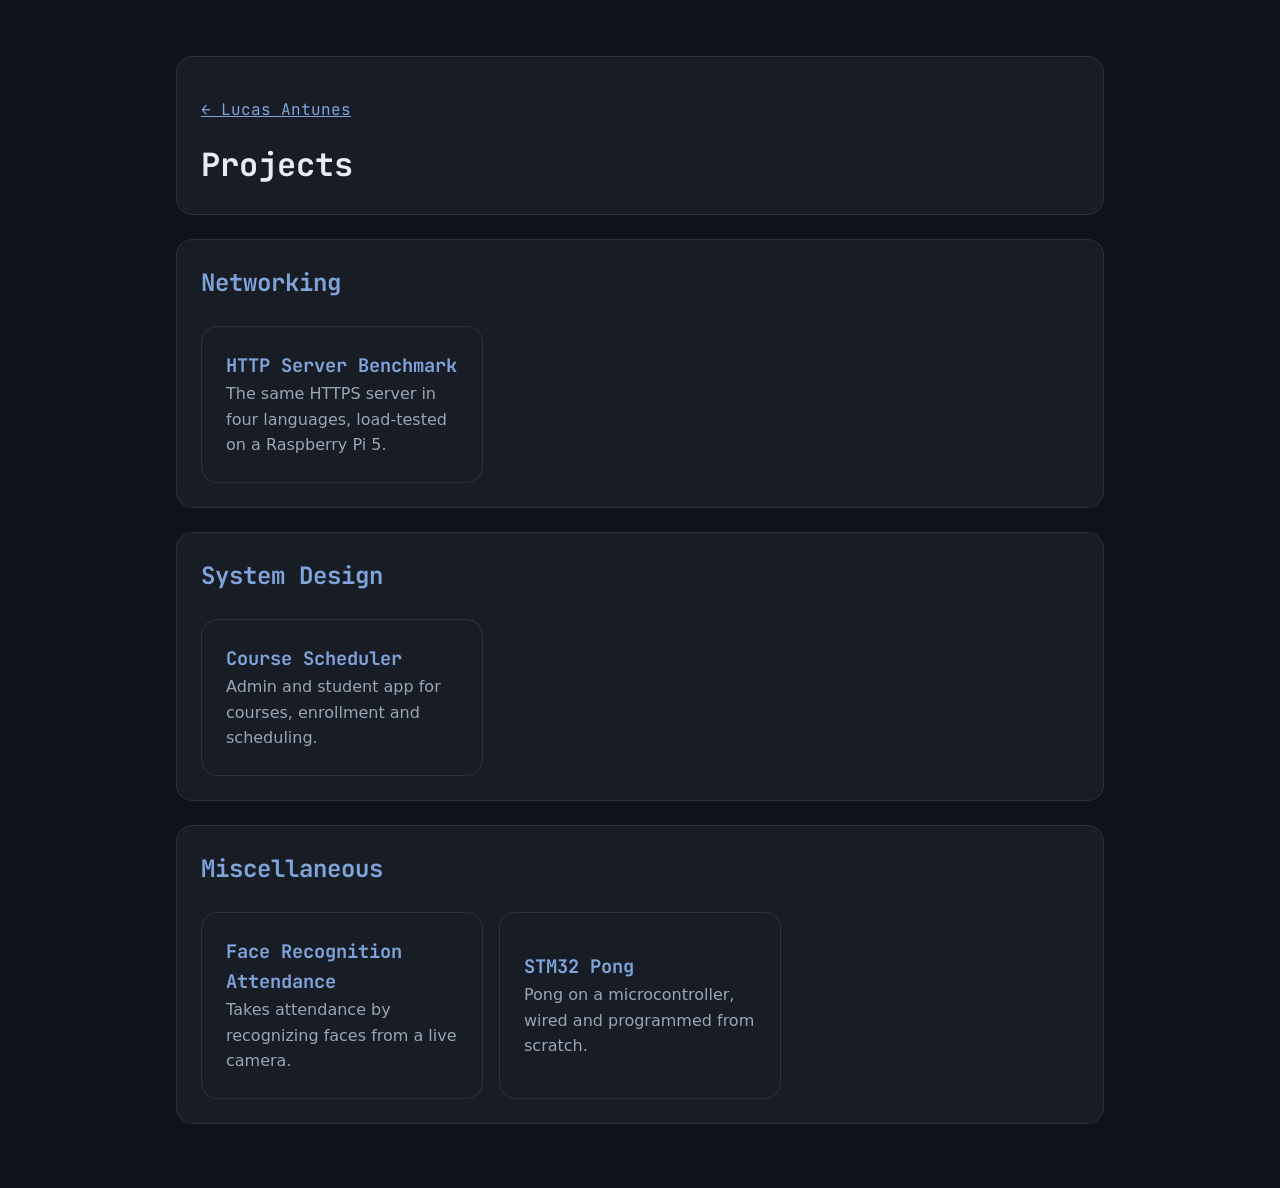
==== projects.html @ 6f326e72 "Dark redesign and projects page" ====
<!doctype html>
<html lang="en">
<head>
  <meta charset="utf-8">
  <meta name="viewport" content="width=device-width, initial-scale=1">
  <title>Projects · Lucas Antunes</title>
  <link rel="preconnect" href="https://fonts.googleapis.com">
  <link rel="preconnect" href="https://fonts.gstatic.com" crossorigin>
  <link rel="stylesheet" href="https://fonts.googleapis.com/css2?family=JetBrains+Mono:wght@400;700&display=swap">
  <link rel="stylesheet" href="style.css">
</head>
<body>
  <header class="card">
    <div>
      <p class="mono"><a href="index.html">← Lucas Antunes</a></p>
      <h1>Projects</h1>
    </div>
  </header>

  <main>
    <section class="card" id="networking"><h2>Networking</h2><div class="grid"></div></section>
    <section class="card" id="system-design"><h2>System Design</h2><div class="grid"></div></section>
    <section class="card" id="misc"><h2>Miscellaneous</h2><div class="grid"></div></section>
  </main>

  <dialog id="view" aria-labelledby="view-title">
    <div>
      <button class="btn" id="close">← Back</button>
      <h1 id="view-title"></h1>
      <p class="meta mono" id="view-meta"></p>
      <div class="slides">
        <img id="slide" alt="">
        <button class="btn prev" aria-label="Previous screenshot">‹</button>
        <button class="btn next" aria-label="Next screenshot">›</button>
      </div>
      <p class="meta" id="slide-count"></p>
      <div id="view-details"></div>
    </div>
  </dialog>

  <script src="projects.js"></script>
  <script>
    const view = document.getElementById("view");
    const slide = document.getElementById("slide");
    let current, index = 0;

    function el(tag, text) {
      const e = document.createElement(tag);
      e.textContent = text;
      return e;
    }

    function showSlide(step) {
      const imgs = current.images;
      index = (index + step + imgs.length) % imgs.length;
      slide.src = imgs[index];
      slide.alt = `${current.title}, screenshot ${index + 1} of ${imgs.length}`;
      document.getElementById("slide-count").textContent = `${index + 1} / ${imgs.length}`;
      view.querySelectorAll(".slides .btn").forEach(b => b.hidden = imgs.length < 2);
    }

    function open(p) {
      current = p;
      index = 0;
      document.getElementById("view-title").textContent = p.title;
      const meta = document.getElementById("view-meta");
      meta.replaceChildren(`${p.date} · ${p.tech}`);
      if (p.github) {
        const a = el("a", "GitHub ↗");
        a.href = p.github;
        meta.append(" · ", a);
      }
      document.getElementById("view-details").innerHTML = p.details; // trusted: written by hand in projects.js
      showSlide(0);
      view.showModal();
      view.scrollTop = 0;
    }

    for (const p of PROJECTS) {
      const grid = document.querySelector(`#${p.category} .grid`);
      // catches typos in projects.js, e.g. category: "networkng"
      if (!grid || !p.title || !p.images?.length) { console.error("Bad project entry in projects.js:", p); continue; }
      const card = document.createElement("button");
      card.className = "card";
      card.append(el("h3", p.title), el("p", p.summary));
      card.lastChild.className = "meta";
      card.onclick = () => open(p);
      grid.append(card);
    }

    document.getElementById("close").onclick = () => view.close();
    view.querySelector(".prev").onclick = () => showSlide(-1);
    view.querySelector(".next").onclick = () => showSlide(1);
    view.addEventListener("keydown", e => {
      if (e.key === "ArrowLeft") showSlide(-1);
      if (e.key === "ArrowRight") showSlide(1);
    });
  </script>
</body>
</html>
---- style.css ----
:root {
  color-scheme: dark;
  --bg: #0f1218;
  --card: #171c25;
  --border: #2a3240;
  --text: #e8ecf2;
  --muted: #9aa5b5;
  --accent: #4877bd;
  --accent-light: #7fa3d9; /* lighter jean blue: readable as text on the dark background */
  --radius: 16px;
}

*, *::before, *::after { box-sizing: border-box; }

body {
  background: var(--bg);
  color: var(--text);
  font-family: system-ui, sans-serif;
  line-height: 1.6;
  max-width: 60rem;
  margin: 0 auto;
  padding: 2rem 1rem 4rem;
}

h1, h2, h3, .mono { font-family: "JetBrains Mono", ui-monospace, monospace; }
h1 { margin: 0; }
h2 { margin-top: 0; color: var(--accent-light); }
h3 { margin-bottom: 0; }
a { color: var(--accent-light); }
.meta { margin: 0; color: var(--muted); }
:focus-visible { outline: 2px solid var(--accent-light); outline-offset: 3px; }

.card {
  display: block;
  background: var(--card);
  border: 1px solid var(--border);
  border-radius: var(--radius);
  padding: 1.5rem;
  margin-top: 1.5rem;
}

.grid {
  display: grid;
  grid-template-columns: repeat(auto-fill, minmax(15rem, 1fr));
  gap: 1rem;
  margin-top: 1.5rem;
}
.grid .card { margin: 0; }

/* clickable cards */
a.card, button.card {
  color: inherit;
  text-decoration: none;
  font: inherit;
  text-align: left;
  cursor: pointer;
  width: 100%;
  transition: border-color .15s, transform .15s;
}
a.card:hover, button.card:hover { border-color: var(--accent); transform: translateY(-3px); }
a.card h3, button.card h3 { margin-top: 0; color: var(--accent-light); }

header.card { display: flex; gap: 1.5rem; align-items: center; flex-wrap: wrap; }
header img { width: 140px; height: 140px; border-radius: 50%; object-fit: cover; border: 3px solid var(--accent); }

.btn {
  background: var(--accent);
  color: #fff;
  border: 0;
  border-radius: 999px;
  padding: .4rem 1rem;
  font: inherit;
  cursor: pointer;
}

/* full-screen project view */
dialog {
  width: 100vw;
  height: 100dvh;
  max-width: none;
  max-height: none;
  margin: 0;
  border: 0;
  padding: 0;
  background: var(--bg);
  color: var(--text);
}
dialog > div { max-width: 60rem; margin: 0 auto; padding: 2rem 1rem 4rem; }
body:has(dialog[open]) { overflow: hidden; }

.slides { position: relative; }
.slides img { display: block; width: 100%; height: 60vh; object-fit: contain; background: #000; border-radius: var(--radius); }
.slides .btn { position: absolute; top: 50%; translate: 0 -50%; }
.slides .prev { left: .5rem; }
.slides .next { right: .5rem; }
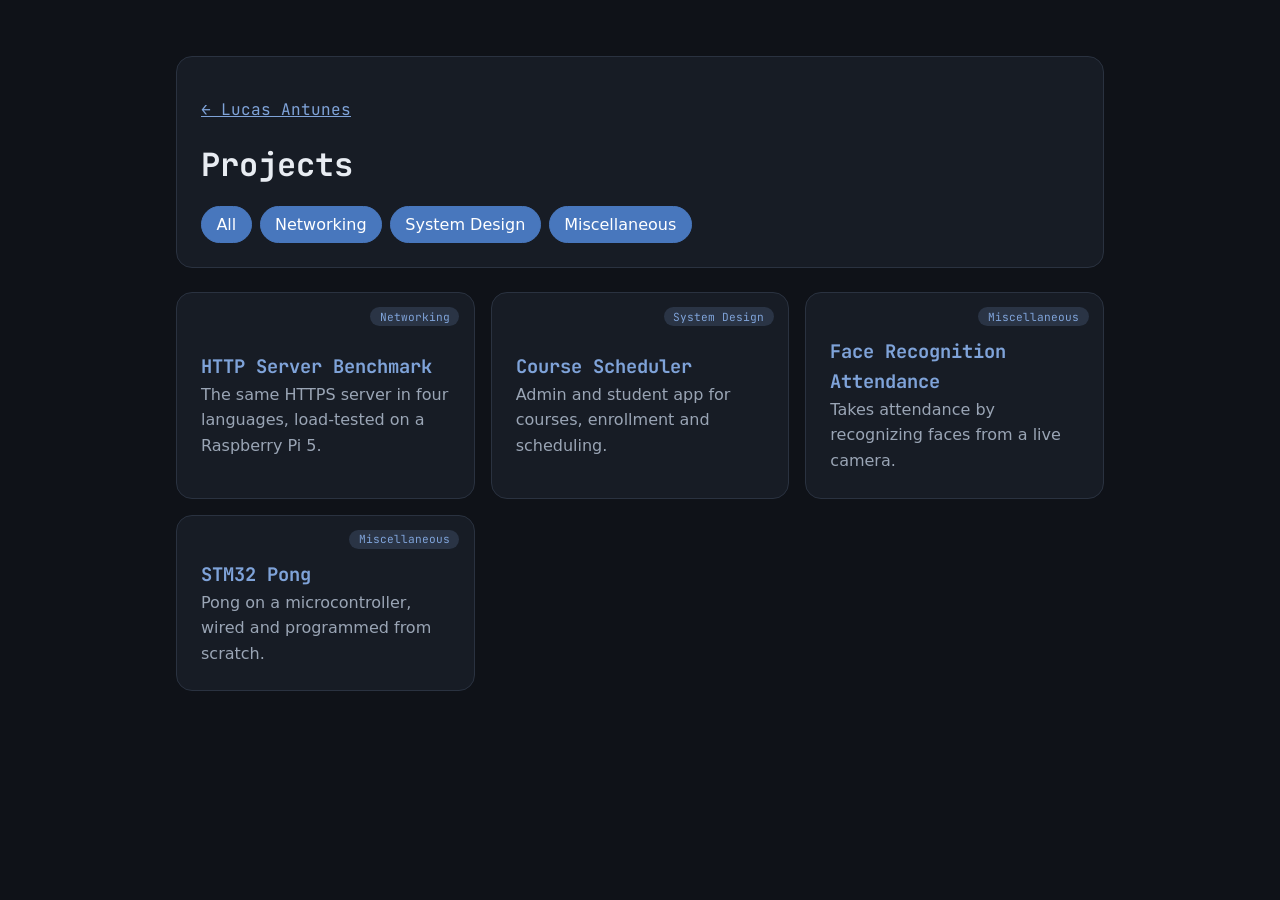
==== commit c28aa09f: "Single project grid with filters, link Projects heading" ====
--- a/projects.html
+++ b/projects.html
@@ -14,13 +14,18 @@
     <div>
       <p class="mono"><a href="index.html">← Lucas Antunes</a></p>
       <h1>Projects</h1>
+      <div class="filters" role="group" aria-label="Show categories">
+        <button class="chip" id="all">All</button>
+        <label class="chip"><input type="checkbox" value="networking" checked> Networking</label>
+        <label class="chip"><input type="checkbox" value="system-design" checked> System Design</label>
+        <label class="chip"><input type="checkbox" value="misc" checked> Miscellaneous</label>
+      </div>
     </div>
   </header>
 
   <main>
-    <section class="card" id="networking"><h2>Networking</h2><div class="grid"></div></section>
-    <section class="card" id="system-design"><h2>System Design</h2><div class="grid"></div></section>
-    <section class="card" id="misc"><h2>Miscellaneous</h2><div class="grid"></div></section>
+    <p class="card meta" id="none" hidden>No categories selected. Pick one above, or press All.</p>
+    <div class="grid" id="projects"></div>
   </main>
 
   <dialog id="view" aria-labelledby="view-title">
@@ -76,17 +81,36 @@
       view.scrollTop = 0;
     }
 
+    const grid = document.getElementById("projects");
     for (const p of PROJECTS) {
-      const grid = document.querySelector(`#${p.category} .grid`);
+      const box = document.querySelector(`.filters input[value="${p.category}"]`);
       // catches typos in projects.js, e.g. category: "networkng"
-      if (!grid || !p.title || !p.images?.length) { console.error("Bad project entry in projects.js:", p); continue; }
+      if (!box || !p.title || !p.images?.length) { console.error("Bad project entry in projects.js:", p); continue; }
       const card = document.createElement("button");
       card.className = "card";
-      card.append(el("h3", p.title), el("p", p.summary));
+      card.dataset.category = p.category;
+      const tag = el("span", box.parentElement.textContent.trim());
+      tag.className = "tag";
+      card.append(tag, el("h3", p.title), el("p", p.summary));
       card.lastChild.className = "meta";
       card.onclick = () => open(p);
       grid.append(card);
     }
+
+    // category filter: each checkbox shows or hides the cards of its category
+    const boxes = [...document.querySelectorAll(".filters input")];
+    function applyFilter() {
+      const on = boxes.filter(b => b.checked).map(b => b.value);
+      for (const card of grid.children) card.hidden = !on.includes(card.dataset.category);
+      document.getElementById("none").hidden = on.length > 0;
+      document.getElementById("all").classList.toggle("on", boxes.every(b => b.checked));
+    }
+    boxes.forEach(b => b.onchange = applyFilter);
+    document.getElementById("all").onclick = () => { boxes.forEach(b => b.checked = true); applyFilter(); };
+    // from a home page cell (projects.html#networking): only that category; otherwise all
+    const start = boxes.find(b => "#" + b.value === location.hash);
+    boxes.forEach(b => b.checked = !start || b === start);
+    applyFilter();
 
     document.getElementById("close").onclick = () => view.close();
     view.querySelector(".prev").onclick = () => showSlide(-1);
--- a/style.css
+++ b/style.css
@@ -11,6 +11,7 @@
 }
 
 *, *::before, *::after { box-sizing: border-box; }
+[hidden] { display: none !important; } /* .card sets display, which would otherwise beat the hidden attribute */
 
 body {
   background: var(--bg);
@@ -60,6 +61,37 @@
 a.card:hover, button.card:hover { border-color: var(--accent); transform: translateY(-3px); }
 a.card h3, button.card h3 { margin-top: 0; color: var(--accent-light); }
 
+.section-title { margin: 2.5rem 0 0 .25rem; }
+.section-title a { text-decoration: none; }
+.section-title a:hover { text-decoration: underline; }
+
+/* category tag in the top-right corner of a project card */
+button.card { position: relative; padding-top: 2.75rem; }
+.tag {
+  position: absolute;
+  top: .9rem;
+  right: .9rem;
+  font: .7rem "JetBrains Mono", ui-monospace, monospace;
+  padding: .15rem .6rem;
+  border-radius: 999px;
+  background: color-mix(in srgb, var(--accent-light) 18%, transparent);
+  color: var(--accent-light);
+}
+
+/* filter chips on the projects page: checkboxes styled as pills */
+.filters { display: flex; flex-wrap: wrap; gap: .5rem; margin-top: 1rem; }
+.chip {
+  border: 1px solid var(--accent);
+  border-radius: 999px;
+  padding: .3rem .9rem;
+  cursor: pointer;
+  user-select: none;
+}
+.chip input { position: absolute; opacity: 0; pointer-events: none; }
+button.chip { background: none; color: inherit; font: inherit; }
+.chip:has(input:checked), .chip.on { background: var(--accent); color: #fff; }
+.chip:has(input:focus-visible) { outline: 2px solid var(--accent-light); outline-offset: 3px; }
+
 header.card { display: flex; gap: 1.5rem; align-items: center; flex-wrap: wrap; }
 header img { width: 140px; height: 140px; border-radius: 50%; object-fit: cover; border: 3px solid var(--accent); }
 
